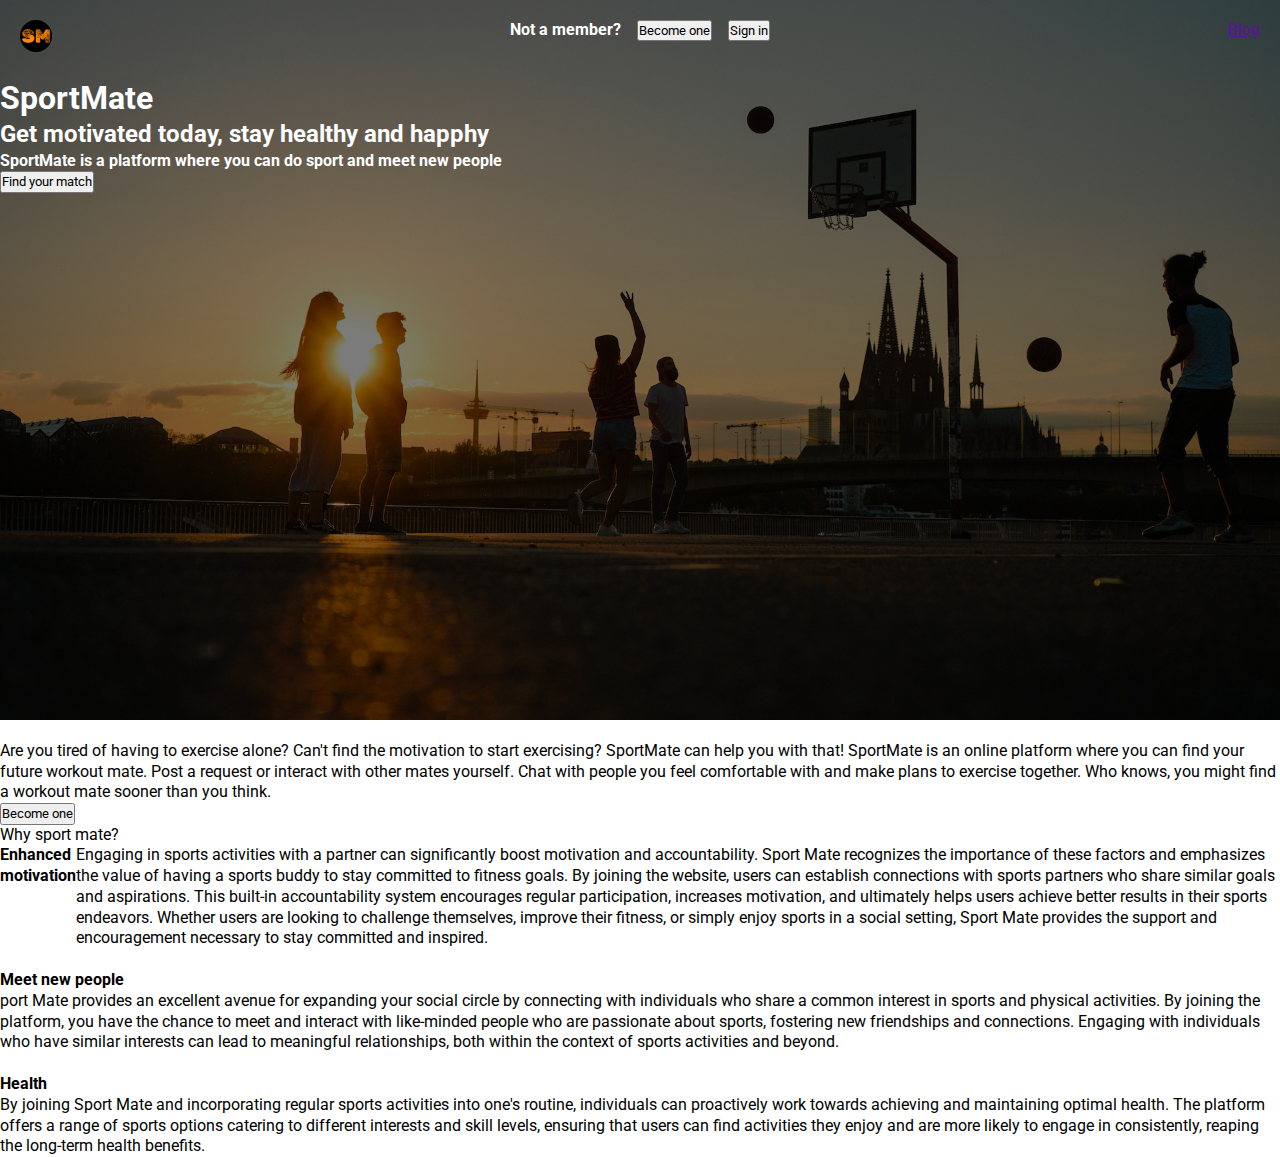
==== index.html @ 8bd62c5b "Add blog.html register.html and logo" ====
<!DOCTYPE html>
<html lang="en">
  <head>
    <meta charset="UTF-8" />
    <meta name="viewport" content="width=device-width, initial-scale=1.0" />
    <title>SportMate</title>
    <link rel="icon" href="logo.ico" />
    <link rel="stylesheet" href="style.css" />
    <link rel="preconnect" href="https://fonts.googleapis.com">
    <link rel="preconnect" href="https://fonts.gstatic.com" crossorigin>
    <link href="https://fonts.googleapis.com/css2?family=Abril+Fatface&family=Inter:wght@200&family=Merriweather:ital@0;1&family=Roboto:wght@100;300;400&family=Work+Sans:wght@400;500;800&display=swap" rel="stylesheet">
  </head>
  <body>
    <header>
      <nav class="nav">
        <a href="/" class="header__logo">
          <img src="favicon-32x32.png" alt="logo SportMate" />
        </a>
        <ul class="list">
          <li class="left">Not a member?</li>
          <li>
            <a href=""><button>Become one</button></a>
          </li>
          <li>
            <a href=""><button>Sign in</button></a>
          </li>
        </ul>
        <a href="">Blog</a>
      </nav>
      <div class="display">
        <h1>SportMate</h1>
        <h2>Get motivated today, stay healthy and happhy</h2>
        <p>
          SportMate is a platform where you can do sport and meet new people
        </p>
        <a href="/sportbuddy.html">
          <button>Find your match</button>
        </a>
      </div>
    </header>
    <main>
      <div>
        <img
          src="https://img.freepik.com/free-photo/young-people-practicing-sport-outdoor_23-2148196883.jpg?w=996&t=st=1689172529~exp=1689173129~hmac=8a06c6d6d2f2d3645733a5b731def8f69ca082d739ba9150879ef2f70bb0e805"
          alt=""
        />
        <div>
          <p>
            Are you tired of having to exercise alone? Can't find the motivation
            to start exercising? SportMate can help you with that! SportMate is
            an online platform where you can find your future workout mate. Post
            a request or interact with other mates yourself. Chat with people
            you feel comfortable with and make plans to exercise together. Who
            knows, you might find a workout mate sooner than you think.
          </p>
          <a href=""><button>Become one</button></a>
        </div>
      </div>
      <div>
        <div><p>Why sport mate?</p></div>
        <div>
          <div class="block">
            <div class="image">
              <img src="https://media.istockphoto.com/id/1444399074/photo/basketball-winner-and-hands-team-high-five-for-outdoor-game-success-diversity-and-victory.webp?b=1&s=170667a&w=0&k=20&c=8f4GdeB_1xBnGKALqWi-8zanDltcCyTHr-LFObIQkbM=" alt="">
              </div>
              <h4 class="">Enhanced motivation</h4>
              <div class=""></div>
              <p class="">
                Engaging in sports activities with a partner can significantly 
                boost motivation and accountability. Sport Mate recognizes the 
                importance of these factors and emphasizes the value of having a
                sports buddy to stay committed to fitness goals. By joining the website, 
                users can establish connections with sports partners who share similar goals and aspirations. This built-in accountability system encourages regular participation, increases motivation, and ultimately helps users achieve better results in their sports endeavors. Whether users are looking to challenge themselves, improve their fitness, or simply enjoy sports in a social setting, Sport Mate provides the support and encouragement necessary to stay committed and inspired.
              </p>
            </div>
            <div class="image">
              <img src="" alt="">
              </div>
              <h4 class="https://media.istockphoto.com/id/1201798748/photo/woman-company-representative-holds-out-hand-for-handshake-welcoming-client.jpg?b=1&s=612x612&w=0&k=20&c=aMOgxZhCDh-2F-WRoZCyKOTdUiOvtAMkNoHpJ2gMASs=">Meet new people</h4>
              <div class=""></div>
              <p class="">
                port Mate provides an excellent avenue for expanding your social circle by connecting with 
                individuals who share a common interest in sports and physical activities. 
                By joining the platform, you have the chance to meet and interact with like-minded people who are passionate about sports, 
                fostering new friendships and connections. Engaging with individuals who have similar interests can lead to meaningful relationships, both within the context of sports activities and beyond. 
              </p>
            </div>
            <div class="image">
              <img src="https://images.unsplash.com/photo-1527856263669-12c3a0af2aa6?ixlib=rb-4.0.3&ixid=M3wxMjA3fDB8MHxzZWFyY2h8NHx8aGVhbHRoeSUyMHBlb3BsZXxlbnwwfHwwfHx8MA%3D%3D&auto=format&fit=crop&w=500&q=60" alt="">
              </div>
              <h4 class="">Health</h4>
              <div class=""></div>
              <p class="">
                By joining Sport Mate and incorporating regular sports activities into one's routine, 
                individuals can proactively work towards achieving and maintaining optimal health. 
                The platform offers a range of sports options catering to different interests and skill levels, 
                ensuring that users can find activities they enjoy and are more likely to engage in consistently, 
                reaping the long-term health benefits.
              </p>
            </div>
        </div>
      </div>
    </main>

    <main></main>
  </body>
</html>
---- style.css ----
* {
    margin: 0;
    padding: 0;
    box-sizing: border-box;
    font-family: 'Roboto', sans-serif;
    line-height: 1.3;
}

header {
    background-image:linear-gradient(rgba(0, 0, 0, 0.527),rgba(0, 0, 0, 0.5)) , url(valentin-bolder-KF7Cx94z8-4-unsplash.jpg);
    background-position: center;
    background-repeat: no-repeat;
    background-size: cover;
    height: 80vh;
    color: white;
    font-weight:bold;
  }
    

.header-log {
    display: flex;
}

.nav {
    display: flex;
    justify-content: space-between;
    padding: 20px;
}

.list {
    list-style-type: none;
    display: flex;
    gap: 1em;   
}



.block {
    display: flex;
}
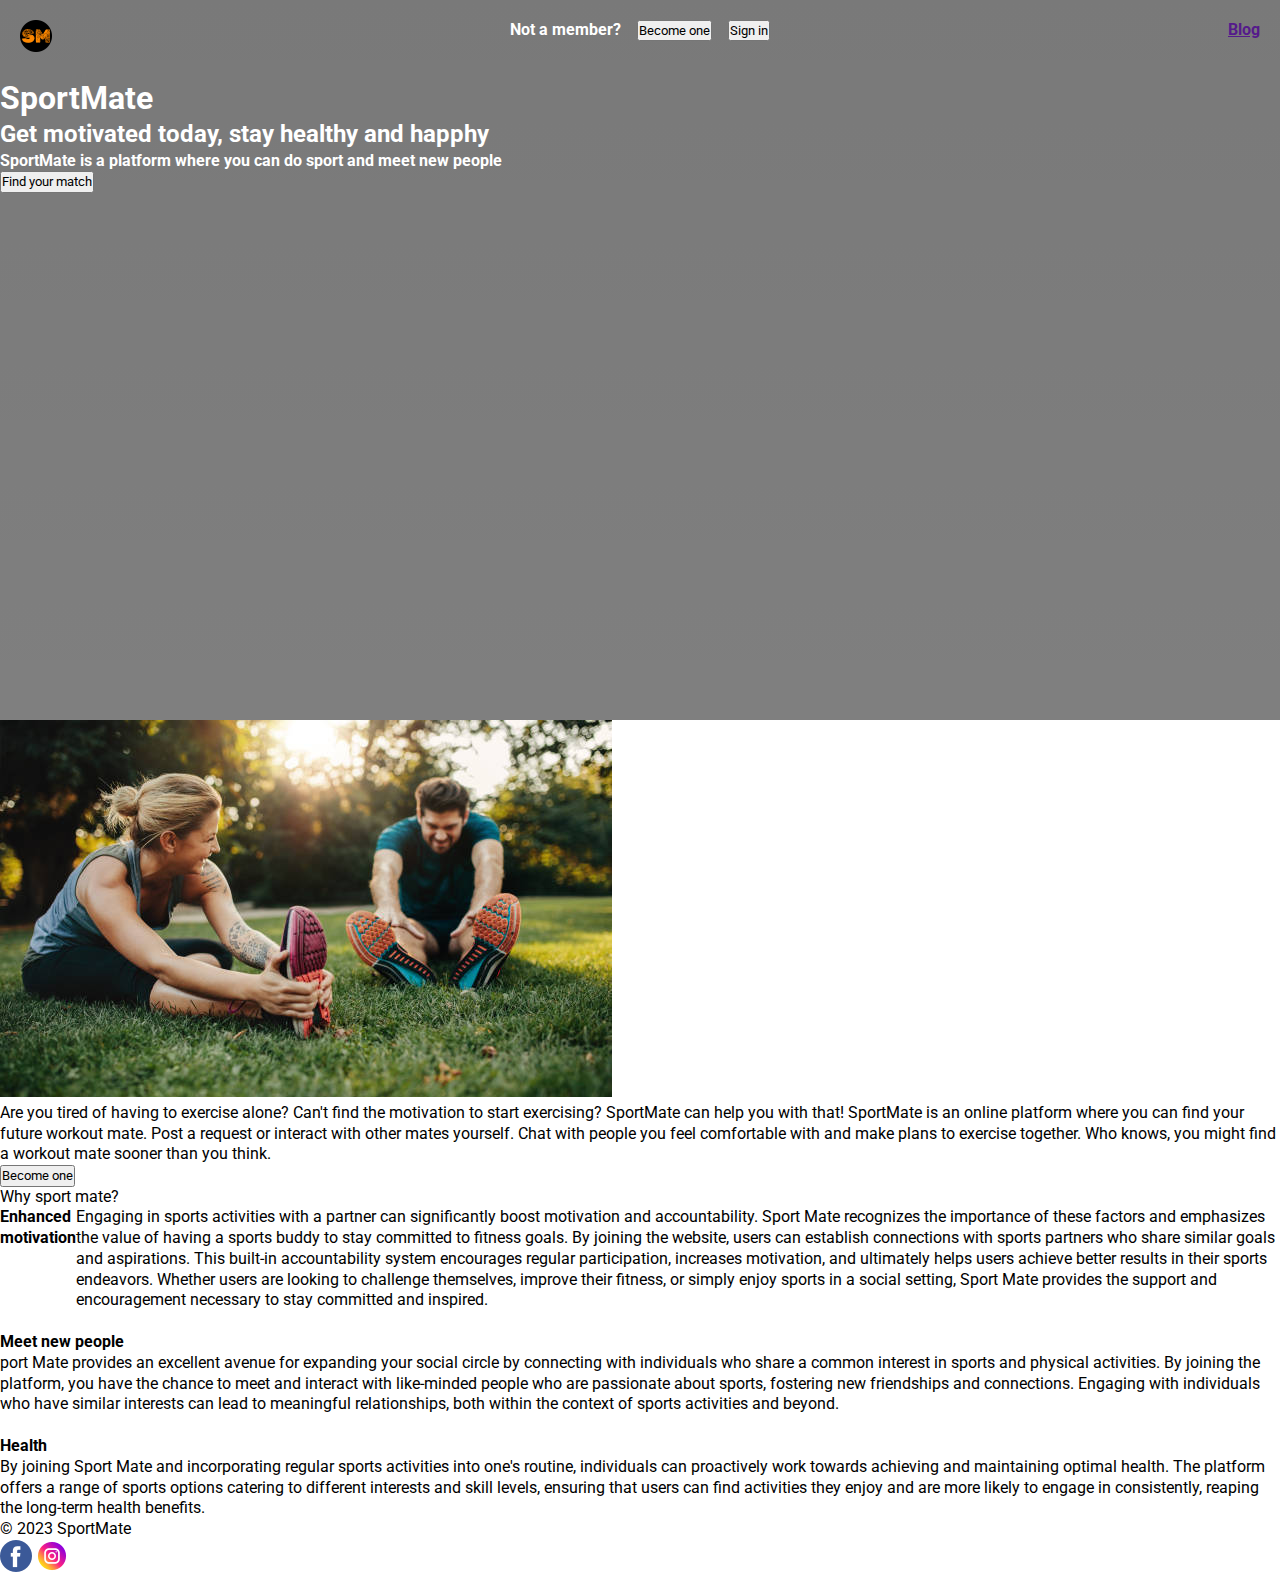
==== commit 505e1a56: "Add blog and register" ====
--- a/index.html
+++ b/index.html
@@ -39,10 +39,10 @@
       </div>
     </header>
     <main>
-      <div>
+      <div class="">
         <img
-          src="https://img.freepik.com/free-photo/young-people-practicing-sport-outdoor_23-2148196883.jpg?w=996&t=st=1689172529~exp=1689173129~hmac=8a06c6d6d2f2d3645733a5b731def8f69ca082d739ba9150879ef2f70bb0e805"
-          alt=""
+          src="images/istockphoto-640351570-612x612.jpg"
+          alt="two people stretching"
         />
         <div>
           <p>
@@ -101,7 +101,15 @@
         </div>
       </div>
     </main>
+    <footer>
+    <div>
+     &copy; 2023 SportMate
+    </div>
+    <div>
+      <img src="images/facebook.png" alt="">
+      <img src="images/instagram.png" alt="">
+    </div>
+    </footer>
 
-    <main></main>
   </body>
 </html>
--- a/style.css
+++ b/style.css
@@ -7,7 +7,7 @@
 }
 
 header {
-    background-image:linear-gradient(rgba(0, 0, 0, 0.527),rgba(0, 0, 0, 0.5)) , url(valentin-bolder-KF7Cx94z8-4-unsplash.jpg);
+    background-image:linear-gradient(rgba(0, 0, 0, 0.527),rgba(0, 0, 0, 0.5)) , url(../Project-1-WCS/images/valentin-bolder-KF7Cx94z8-4-unsplash.jpg);
     background-position: center;
     background-repeat: no-repeat;
     background-size: cover;
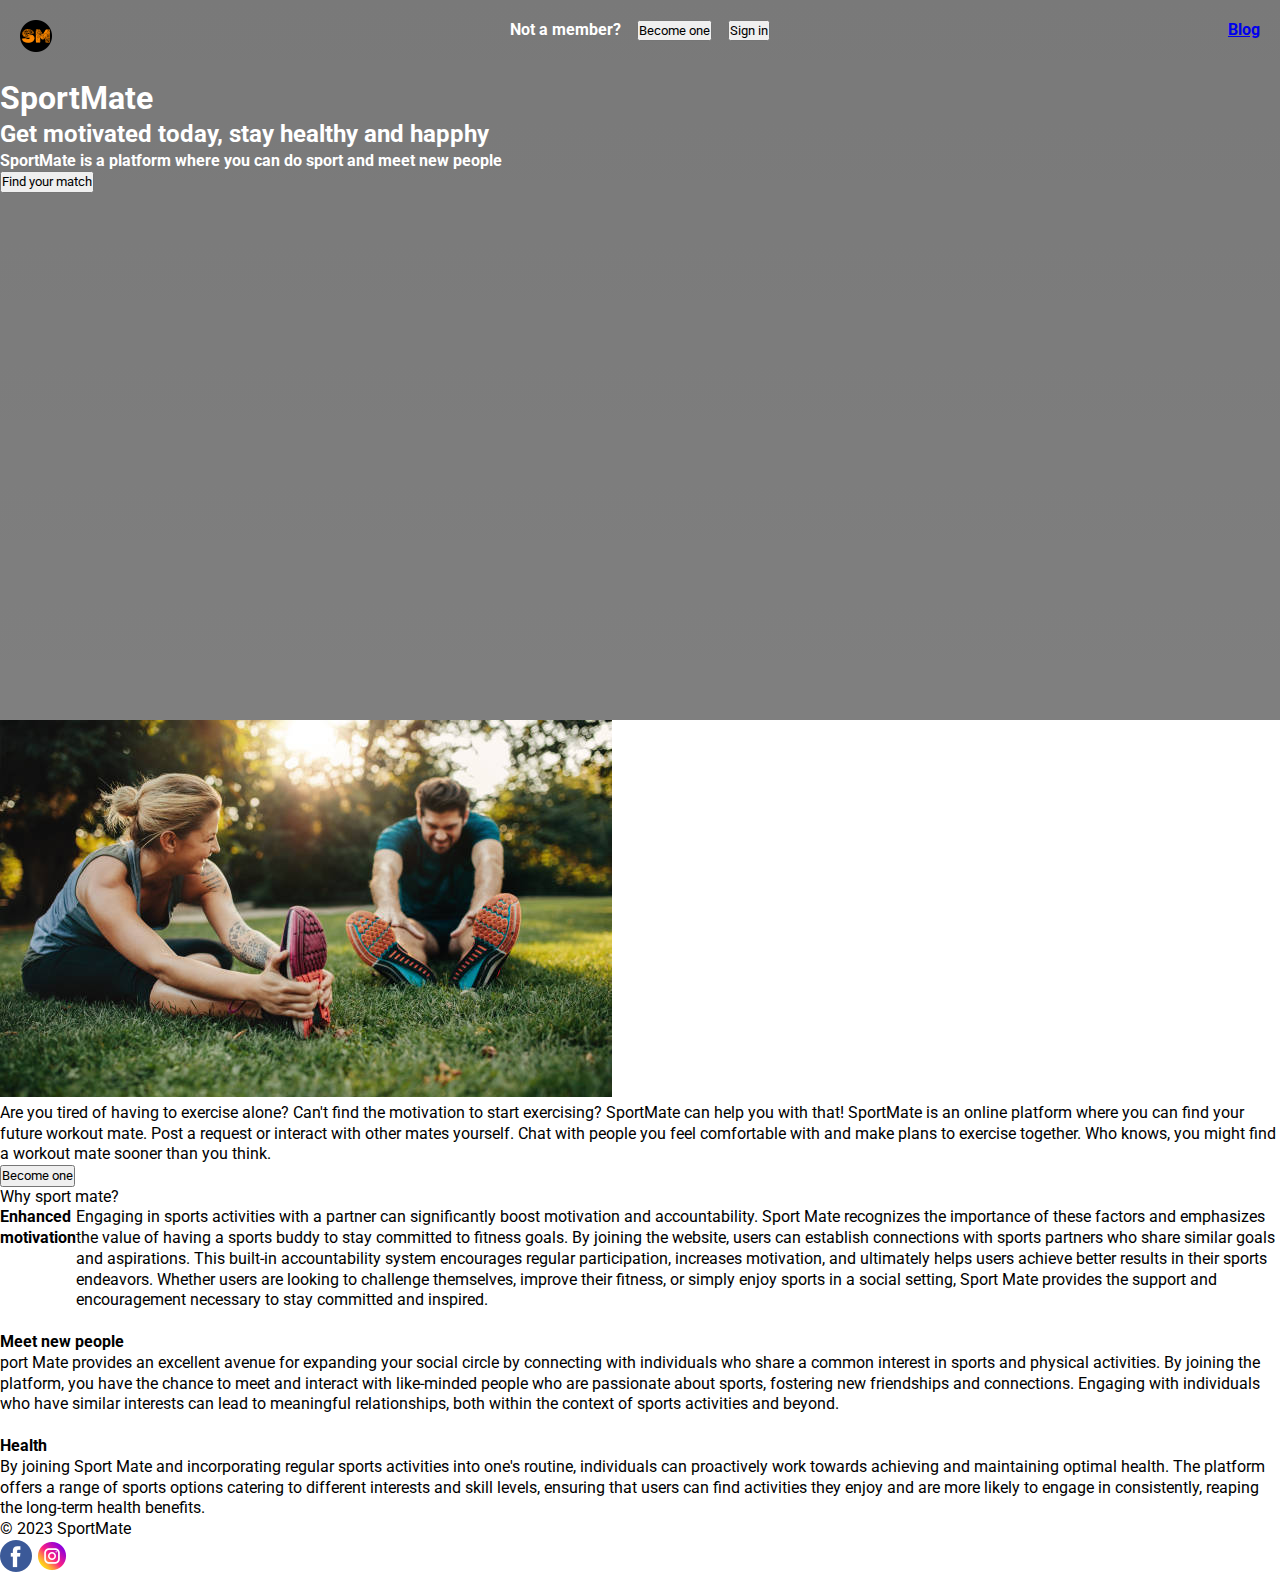
==== commit e952d74a: "Add a blog section" ====
--- a/index.html
+++ b/index.html
@@ -13,19 +13,19 @@
   <body>
     <header>
       <nav class="nav">
-        <a href="/" class="header__logo">
+        <a href="index.html" class="header__logo">
           <img src="favicon-32x32.png" alt="logo SportMate" />
         </a>
         <ul class="list">
           <li class="left">Not a member?</li>
           <li>
-            <a href=""><button>Become one</button></a>
+            <a href="register.html"><button>Become one</button></a>
           </li>
           <li>
             <a href=""><button>Sign in</button></a>
           </li>
         </ul>
-        <a href="">Blog</a>
+        <a href="blog.html">Blog</a>
       </nav>
       <div class="display">
         <h1>SportMate</h1>
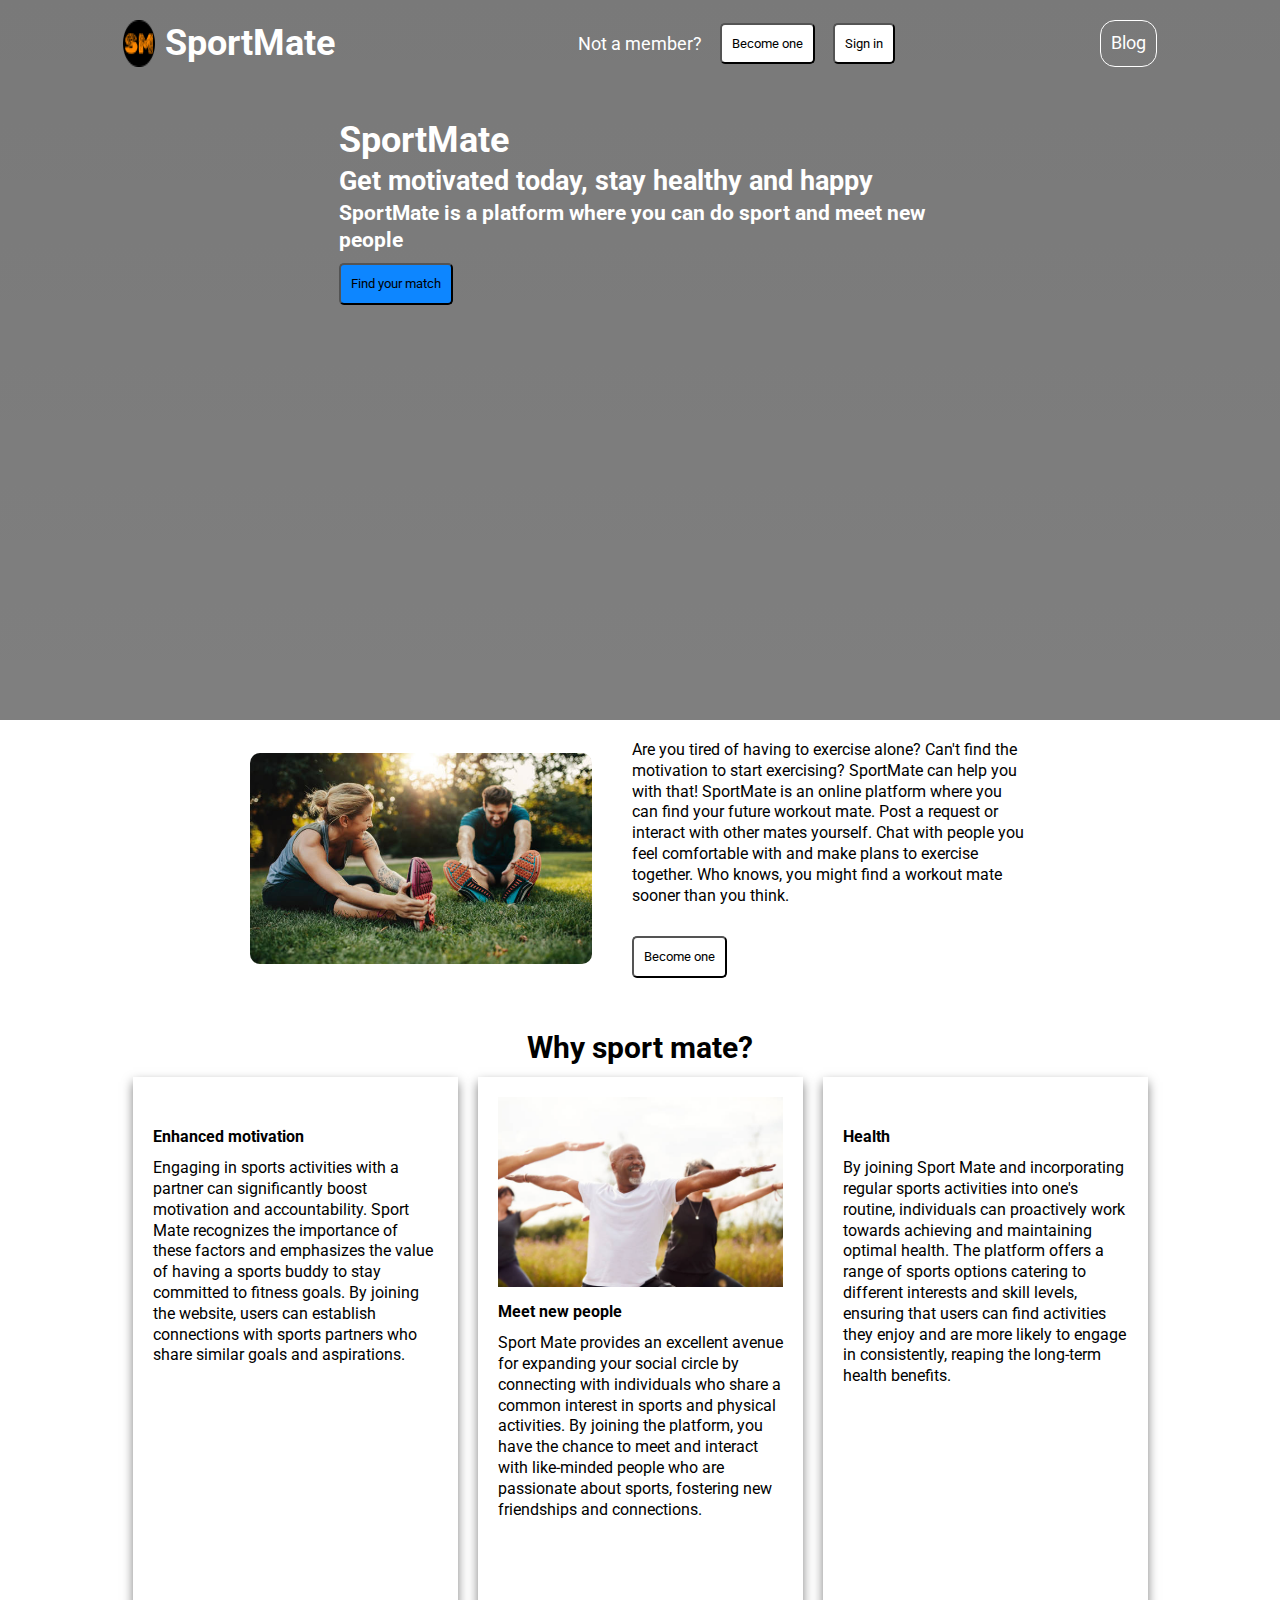
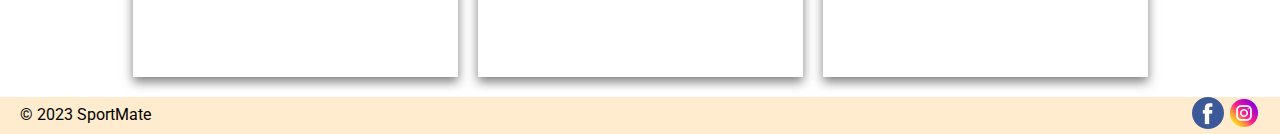
==== commit 84ab9278: "Add more content and apply css on the main page" ====
--- a/index.html
+++ b/index.html
@@ -6,46 +6,53 @@
     <title>SportMate</title>
     <link rel="icon" href="logo.ico" />
     <link rel="stylesheet" href="style.css" />
-    <link rel="preconnect" href="https://fonts.googleapis.com">
-    <link rel="preconnect" href="https://fonts.gstatic.com" crossorigin>
-    <link href="https://fonts.googleapis.com/css2?family=Abril+Fatface&family=Inter:wght@200&family=Merriweather:ital@0;1&family=Roboto:wght@100;300;400&family=Work+Sans:wght@400;500;800&display=swap" rel="stylesheet">
+    <link rel="preconnect" href="https://fonts.googleapis.com" />
+    <link rel="preconnect" href="https://fonts.gstatic.com" crossorigin />
+    <link
+      href="https://fonts.googleapis.com/css2?family=Abril+Fatface&family=Inter:wght@200&family=Merriweather:ital@0;1&family=Open+Sans:wght@300&family=Roboto:wght@100;300;400&family=Work+Sans:wght@400;500;800&display=swap"
+      rel="stylesheet"
+    />
   </head>
   <body>
     <header>
       <nav class="nav">
         <a href="index.html" class="header__logo">
-          <img src="favicon-32x32.png" alt="logo SportMate" />
+          <div class="logo-container">
+            <img src="favicon-32x32.png" alt="logo SportMate" />
+            <h1>SportMate</h1>
+          </div>
         </a>
         <ul class="list">
           <li class="left">Not a member?</li>
           <li>
-            <a href="register.html"><button>Become one</button></a>
+            <a href="register.html"><button class="btn">Become one</button></a>
           </li>
           <li>
-            <a href=""><button>Sign in</button></a>
+            <a href="sign-in.html"><button class="btn">Sign in</button></a>
           </li>
         </ul>
-        <a href="blog.html">Blog</a>
+        <a href="blog.html" class="blog">Blog</a>
       </nav>
       <div class="display">
         <h1>SportMate</h1>
-        <h2>Get motivated today, stay healthy and happhy</h2>
-        <p>
+        <h2>Get motivated today, stay healthy and happy</h2>
+        <h3>
           SportMate is a platform where you can do sport and meet new people
-        </p>
+        </h3>
         <a href="/sportbuddy.html">
-          <button>Find your match</button>
+          <button class="find-your-match">Find your match</button>
         </a>
       </div>
     </header>
     <main>
-      <div class="">
+      <div class="top">
         <img
           src="images/istockphoto-640351570-612x612.jpg"
           alt="two people stretching"
+          class="img"
         />
-        <div>
-          <p>
+        <div class="text-index-container">
+          <p class="text">
             Are you tired of having to exercise alone? Can't find the motivation
             to start exercising? SportMate can help you with that! SportMate is
             an online platform where you can find your future workout mate. Post
@@ -53,63 +60,77 @@
             you feel comfortable with and make plans to exercise together. Who
             knows, you might find a workout mate sooner than you think.
           </p>
-          <a href=""><button>Become one</button></a>
+          <a href="register.html"><button class="btn">Become one</button></a>
         </div>
       </div>
-      <div>
-        <div><p>Why sport mate?</p></div>
-        <div>
-          <div class="block">
-            <div class="image">
-              <img src="https://media.istockphoto.com/id/1444399074/photo/basketball-winner-and-hands-team-high-five-for-outdoor-game-success-diversity-and-victory.webp?b=1&s=170667a&w=0&k=20&c=8f4GdeB_1xBnGKALqWi-8zanDltcCyTHr-LFObIQkbM=" alt="">
-              </div>
-              <h4 class="">Enhanced motivation</h4>
-              <div class=""></div>
-              <p class="">
-                Engaging in sports activities with a partner can significantly 
-                boost motivation and accountability. Sport Mate recognizes the 
-                importance of these factors and emphasizes the value of having a
-                sports buddy to stay committed to fitness goals. By joining the website, 
-                users can establish connections with sports partners who share similar goals and aspirations. This built-in accountability system encourages regular participation, increases motivation, and ultimately helps users achieve better results in their sports endeavors. Whether users are looking to challenge themselves, improve their fitness, or simply enjoy sports in a social setting, Sport Mate provides the support and encouragement necessary to stay committed and inspired.
-              </p>
-            </div>
-            <div class="image">
-              <img src="" alt="">
-              </div>
-              <h4 class="https://media.istockphoto.com/id/1201798748/photo/woman-company-representative-holds-out-hand-for-handshake-welcoming-client.jpg?b=1&s=612x612&w=0&k=20&c=aMOgxZhCDh-2F-WRoZCyKOTdUiOvtAMkNoHpJ2gMASs=">Meet new people</h4>
-              <div class=""></div>
-              <p class="">
-                port Mate provides an excellent avenue for expanding your social circle by connecting with 
-                individuals who share a common interest in sports and physical activities. 
-                By joining the platform, you have the chance to meet and interact with like-minded people who are passionate about sports, 
-                fostering new friendships and connections. Engaging with individuals who have similar interests can lead to meaningful relationships, both within the context of sports activities and beyond. 
-              </p>
-            </div>
-            <div class="image">
-              <img src="https://images.unsplash.com/photo-1527856263669-12c3a0af2aa6?ixlib=rb-4.0.3&ixid=M3wxMjA3fDB8MHxzZWFyY2h8NHx8aGVhbHRoeSUyMHBlb3BsZXxlbnwwfHwwfHx8MA%3D%3D&auto=format&fit=crop&w=500&q=60" alt="">
-              </div>
-              <h4 class="">Health</h4>
-              <div class=""></div>
-              <p class="">
-                By joining Sport Mate and incorporating regular sports activities into one's routine, 
-                individuals can proactively work towards achieving and maintaining optimal health. 
-                The platform offers a range of sports options catering to different interests and skill levels, 
-                ensuring that users can find activities they enjoy and are more likely to engage in consistently, 
-                reaping the long-term health benefits.
-              </p>
-            </div>
+      <h3 class="heading-2">Why sport mate?</h3>
+      <div class="bottom">
+        <div class="block">
+          <div>
+            <img
+              class="image"
+              src="https://media.istockphoto.com/id/1444399074/photo/basketball-winner-and-hands-team-high-five-for-outdoor-game-success-diversity-and-victory.webp?b=1&s=170667a&w=0&k=20&c=8f4GdeB_1xBnGKALqWi-8zanDltcCyTHr-LFObIQkbM="
+              alt=""
+            />
+          </div>
+          <div class="">
+            <h4 class="title">Enhanced motivation</h4>
+            <p class="">
+              Engaging in sports activities with a partner can significantly
+              boost motivation and accountability. Sport Mate recognizes the
+              importance of these factors and emphasizes the value of having a
+              sports buddy to stay committed to fitness goals. By joining the
+              website, users can establish connections with sports partners who
+              share similar goals and aspirations.
+            </p>
+          </div>
+        </div>
+
+        <div class="block">
+          <div>
+            <img class="image" src="images/meet-new.jpg" alt="" />
+          </div>
+          <div class="">
+            <h4 class="title">Meet new people</h4>
+            <p class="">
+              Sport Mate provides an excellent avenue for expanding your social
+              circle by connecting with individuals who share a common interest
+              in sports and physical activities. By joining the platform, you
+              have the chance to meet and interact with like-minded people who
+              are passionate about sports, fostering new friendships and
+              connections.
+            </p>
+          </div>
+        </div>
+        <div class="block">
+          <div>
+            <img
+              class="image"
+              src="https://images.unsplash.com/photo-1527856263669-12c3a0af2aa6?ixlib=rb-4.0.3&ixid=M3wxMjA3fDB8MHxzZWFyY2h8NHx8aGVhbHRoeSUyMHBlb3BsZXxlbnwwfHwwfHx8MA%3D%3D&auto=format&fit=crop&w=500&q=60"
+              alt=""
+            />
+          </div>
+          <div>
+            <h4 class="title">Health</h4>
+            <p class="">
+              By joining Sport Mate and incorporating regular sports activities
+              into one's routine, individuals can proactively work towards
+              achieving and maintaining optimal health. The platform offers a
+              range of sports options catering to different interests and skill
+              levels, ensuring that users can find activities they enjoy and are
+              more likely to engage in consistently, reaping the long-term
+              health benefits.
+            </p>
+          </div>
         </div>
       </div>
     </main>
     <footer>
-    <div>
-     &copy; 2023 SportMate
-    </div>
-    <div>
-      <img src="images/facebook.png" alt="">
-      <img src="images/instagram.png" alt="">
-    </div>
+      <div>&copy; 2023 SportMate</div>
+      <div>
+        <img src="images/facebook.png" alt="" />
+        <img src="images/instagram.png" alt="" />
+      </div>
     </footer>
-
   </body>
 </html>
--- a/style.css
+++ b/style.css
@@ -10,31 +10,143 @@
     background-image:linear-gradient(rgba(0, 0, 0, 0.527),rgba(0, 0, 0, 0.5)) , url(../Project-1-WCS/images/valentin-bolder-KF7Cx94z8-4-unsplash.jpg);
     background-position: center;
     background-repeat: no-repeat;
-    background-size: cover;
+    background-size: cover; 
     height: 80vh;
     color: white;
-    font-weight:bold;
+    font-size: large;
   }
+
+.blog {
+    text-decoration: none;
+    color: white;
+    border: 1px solid white;
+    padding: 10px;
+    border-radius: 15px;
+}
     
 
 .header-log {
     display: flex;
 }
 
+
+.logo-container{
+    display: flex;
+    flex-direction: row;
+    width: 250px
+}
+
+.logo-container h1{
+    padding-left: 10px;
+    color: #fff;
+}
+
+
+a{
+    text-decoration: none;
+}
+.text-index-container{
+    width: 50%;
+    padding-left:30px;
+}
+
+.text{
+    padding-bottom:30px;
+}
+
+
+
 .nav {
     display: flex;
-    justify-content: space-between;
+    justify-content: space-around;
     padding: 20px;
 }
+
+.display {
+    width: 47%;
+    margin: 30px auto;
+}
+.btn {
+    padding: 10px 10px;
+    border-radius: 5px;
+    background-color: white;
+
+}
+
+.header-log {
+    padding: 5px;
+}
+
 
 .list {
     list-style-type: none;
     display: flex;
-    gap: 1em;   
+    gap: 1em; 
+    justify-content: center;  
+    align-items: center;
 }
 
+.find-your-match {
+    margin-top:10px;
+    text-align: center;
+    padding: 10px;
+    border-radius: 5px;
+    background-color: #0d86ff;
 
+}
 
-.block {
+.top {
     display: flex;
-}+    width: 70%;
+    padding: 20px;
+    gap: 10px;
+    margin: 0 auto;
+    background-color: white;
+    justify-content: center;
+    align-items: center;
+}
+
+.img {
+    width: 40%;
+    border-radius: 10px;
+}
+
+.heading-2 {
+    text-align: center;
+    font-size: 30px;
+    margin: 30px auto 10px;
+}
+
+.bottom{
+    display: flex;
+    flex-direction: row;
+    justify-content: center;
+    align-items: center;
+    gap: 20px;
+    
+}
+
+.block{
+    box-shadow: 0px 5px 10px 0px rgba(0, 0, 0, 0.5);
+    padding: 20px;
+    width: 325px;
+    height: 600px;
+}
+
+.image {
+    width: 100%;
+}
+
+.title {
+    margin: 10px 0;
+}
+
+footer {
+    margin-top: 20px;
+    display: flex;
+    justify-content: space-between;
+    align-items: center;
+    background-color: blanchedalmond;
+    display: flex;
+    padding: 0 20px;
+}
